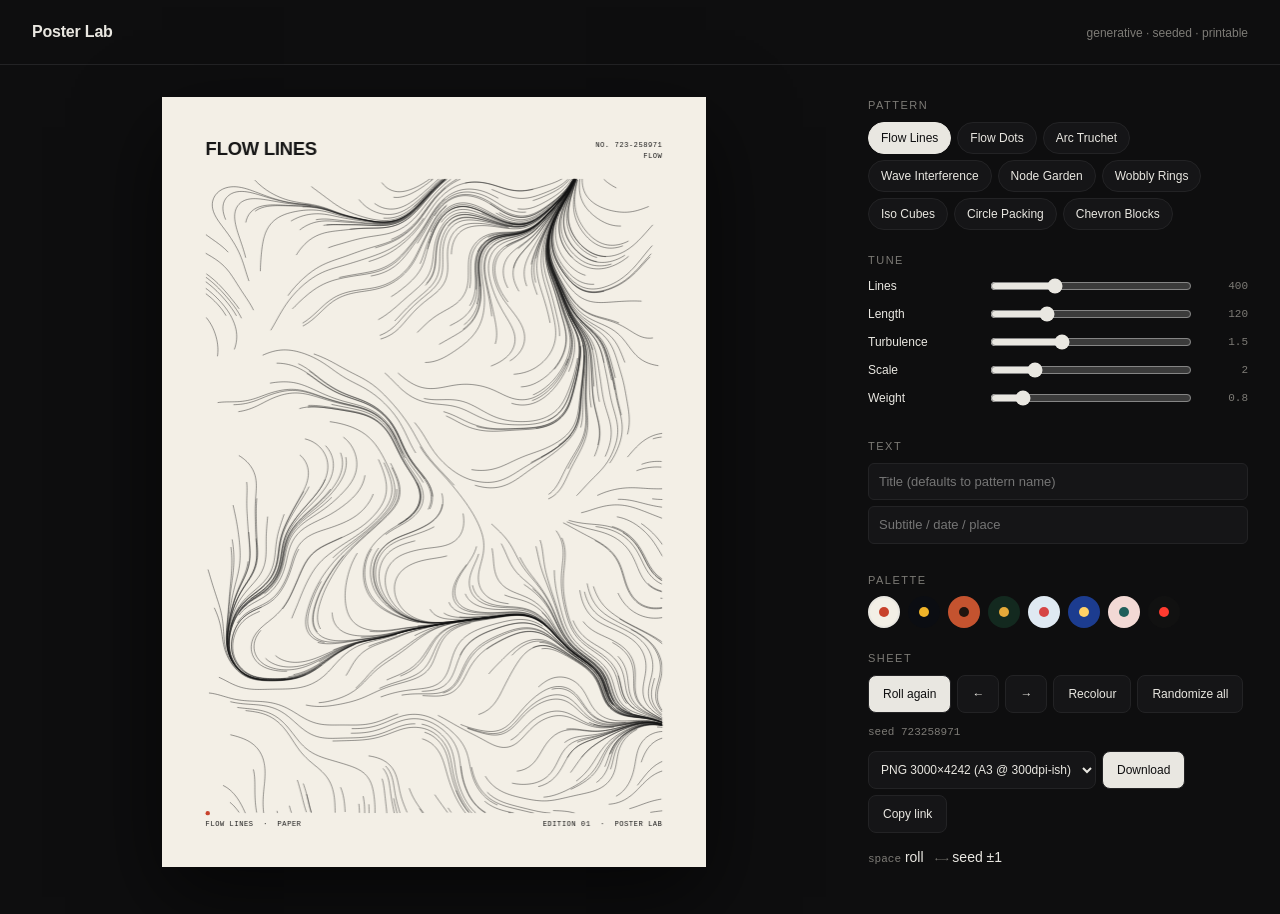
==== index.html @ 0ef58f30 "Poster Lab: generative poster maker (9 seeded patterns, palettes, PNG export) Co-Authored-By: Claude" ====
<!doctype html>
<html lang="en">
<head>
<meta charset="utf-8">
<meta name="viewport" content="width=device-width, initial-scale=1">
<title>Poster Lab — generative poster maker</title>
<style>
  :root { --bg: #0e0e0f; --fg: #e9e7e1; --mute: #7d7b76; --line: #232325; --panel: #151517; }
  * { box-sizing: border-box; }
  body { margin: 0; background: var(--bg); color: var(--fg); font: 14px/1.5 -apple-system, "Helvetica Neue", Inter, Arial, sans-serif; }
  header { display: flex; justify-content: space-between; align-items: baseline; padding: 20px 32px; border-bottom: 1px solid var(--line); }
  header h1 { margin: 0; font-size: 16px; font-weight: 600; letter-spacing: -0.2px; }
  header span { color: var(--mute); font-size: 12px; }
  main { display: grid; grid-template-columns: minmax(0, 1fr) 380px; gap: 32px; padding: 32px; max-width: 1400px; margin: 0 auto; }
  .stage { display: flex; justify-content: center; align-items: flex-start; }
  #sheet { width: min(100%, calc((100vh - 130px) / 1.414)); aspect-ratio: 1 / 1.414; box-shadow: 0 30px 80px rgba(0,0,0,.6); display: block; }
  aside { display: flex; flex-direction: column; gap: 22px; }
  h2 { margin: 0 0 8px; font-size: 11px; letter-spacing: 1.5px; color: var(--mute); font-weight: 500; text-transform: uppercase; }
  #patterns, .row { display: flex; flex-wrap: wrap; gap: 6px; }
  button { background: var(--panel); color: var(--fg); border: 1px solid var(--line); border-radius: 999px; padding: 6px 12px; font: inherit; font-size: 12px; cursor: pointer; }
  button:hover { border-color: var(--mute); }
  button.on { background: var(--fg); color: var(--bg); border-color: var(--fg); }
  #params label { display: grid; grid-template-columns: 110px 1fr 48px; align-items: center; gap: 10px; font-size: 12px; margin: 8px 0; }
  #params output { text-align: right; color: var(--mute); font-family: ui-monospace, Menlo, monospace; font-size: 11px; }
  input[type=range] { width: 100%; accent-color: var(--fg); }
  input[type=text] { width: 100%; background: var(--panel); border: 1px solid var(--line); color: var(--fg); padding: 8px 10px; border-radius: 6px; font: inherit; font-size: 13px; margin-bottom: 6px; }
  #themes { display: flex; gap: 8px; }
  #themes button { width: 32px; height: 32px; padding: 0; border-radius: 50%; display: grid; place-items: center; border: 2px solid transparent; }
  #themes button.on { border-color: var(--fg); }
  #themes i { display: block; width: 10px; height: 10px; border-radius: 50%; }
  .actions button { padding: 9px 14px; border-radius: 8px; }
  .actions .primary { background: var(--fg); color: var(--bg); }
  #seed { color: var(--mute); font-family: ui-monospace, Menlo, monospace; font-size: 11px; }
  select { background: var(--panel); color: var(--fg); border: 1px solid var(--line); border-radius: 8px; padding: 8px; font: inherit; font-size: 12px; }
  kbd { color: var(--mute); font-size: 11px; }
  @media (max-width: 900px) { main { grid-template-columns: 1fr; } #sheet { width: 100%; } }
</style>
</head>
<body>
<header><h1>Poster Lab</h1><span>generative · seeded · printable</span></header>
<main>
  <div class="stage"><canvas id="sheet"></canvas></div>
  <aside>
    <section><h2>Pattern</h2><div id="patterns"></div></section>
    <section><h2>Tune</h2><div id="params"></div></section>
    <section><h2>Text</h2>
      <input id="title" type="text" placeholder="Title (defaults to pattern name)" maxlength="40">
      <input id="sub" type="text" placeholder="Subtitle / date / place" maxlength="60">
    </section>
    <section><h2>Palette</h2><div id="themes"></div></section>
    <section class="actions"><h2>Sheet</h2>
      <div class="row">
        <button id="roll" class="primary">Roll again</button>
        <button id="prev">←</button><button id="next">→</button>
        <button id="recolour">Recolour</button>
        <button id="random">Randomize all</button>
      </div>
      <p id="seed"></p>
      <div class="row">
        <select id="size"><option value="2">PNG 2000×2828</option><option value="3" selected>PNG 3000×4242 (A3 @ 300dpi-ish)</option><option value="5">PNG 5000×7070</option></select>
        <button id="download" class="primary">Download</button>
        <button id="copy">Copy link</button>
      </div>
      <p><kbd>space</kbd> roll &nbsp; <kbd>←</kbd><kbd>→</kbd> seed ±1</p>
    </section>
  </aside>
</main>
<script type="module" src="app.js"></script>
</body>
</html>
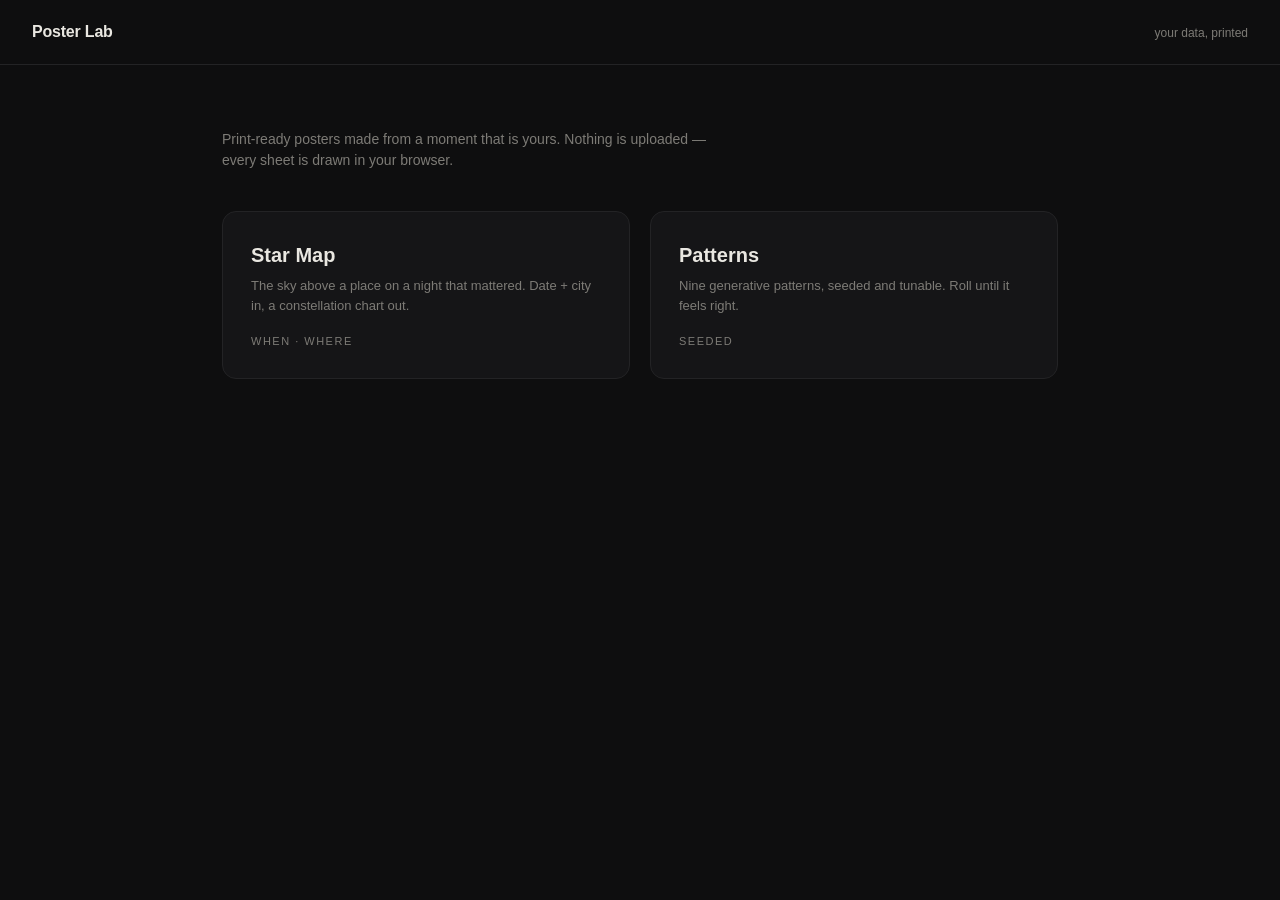
==== commit ab62f94f: "Star Map poster + shared sheet frame; split into /starmap and /patterns pages Co-Authored-By: Claude" ====
--- a/index.html
+++ b/index.html
@@ -3,68 +3,27 @@
 <head>
 <meta charset="utf-8">
 <meta name="viewport" content="width=device-width, initial-scale=1">
-<title>Poster Lab — generative poster maker</title>
+<title>Poster Lab</title>
+<link rel="stylesheet" href="shared.css">
 <style>
-  :root { --bg: #0e0e0f; --fg: #e9e7e1; --mute: #7d7b76; --line: #232325; --panel: #151517; }
-  * { box-sizing: border-box; }
-  body { margin: 0; background: var(--bg); color: var(--fg); font: 14px/1.5 -apple-system, "Helvetica Neue", Inter, Arial, sans-serif; }
-  header { display: flex; justify-content: space-between; align-items: baseline; padding: 20px 32px; border-bottom: 1px solid var(--line); }
-  header h1 { margin: 0; font-size: 16px; font-weight: 600; letter-spacing: -0.2px; }
-  header span { color: var(--mute); font-size: 12px; }
-  main { display: grid; grid-template-columns: minmax(0, 1fr) 380px; gap: 32px; padding: 32px; max-width: 1400px; margin: 0 auto; }
-  .stage { display: flex; justify-content: center; align-items: flex-start; }
-  #sheet { width: min(100%, calc((100vh - 130px) / 1.414)); aspect-ratio: 1 / 1.414; box-shadow: 0 30px 80px rgba(0,0,0,.6); display: block; }
-  aside { display: flex; flex-direction: column; gap: 22px; }
-  h2 { margin: 0 0 8px; font-size: 11px; letter-spacing: 1.5px; color: var(--mute); font-weight: 500; text-transform: uppercase; }
-  #patterns, .row { display: flex; flex-wrap: wrap; gap: 6px; }
-  button { background: var(--panel); color: var(--fg); border: 1px solid var(--line); border-radius: 999px; padding: 6px 12px; font: inherit; font-size: 12px; cursor: pointer; }
-  button:hover { border-color: var(--mute); }
-  button.on { background: var(--fg); color: var(--bg); border-color: var(--fg); }
-  #params label { display: grid; grid-template-columns: 110px 1fr 48px; align-items: center; gap: 10px; font-size: 12px; margin: 8px 0; }
-  #params output { text-align: right; color: var(--mute); font-family: ui-monospace, Menlo, monospace; font-size: 11px; }
-  input[type=range] { width: 100%; accent-color: var(--fg); }
-  input[type=text] { width: 100%; background: var(--panel); border: 1px solid var(--line); color: var(--fg); padding: 8px 10px; border-radius: 6px; font: inherit; font-size: 13px; margin-bottom: 6px; }
-  #themes { display: flex; gap: 8px; }
-  #themes button { width: 32px; height: 32px; padding: 0; border-radius: 50%; display: grid; place-items: center; border: 2px solid transparent; }
-  #themes button.on { border-color: var(--fg); }
-  #themes i { display: block; width: 10px; height: 10px; border-radius: 50%; }
-  .actions button { padding: 9px 14px; border-radius: 8px; }
-  .actions .primary { background: var(--fg); color: var(--bg); }
-  #seed { color: var(--mute); font-family: ui-monospace, Menlo, monospace; font-size: 11px; }
-  select { background: var(--panel); color: var(--fg); border: 1px solid var(--line); border-radius: 8px; padding: 8px; font: inherit; font-size: 12px; }
-  kbd { color: var(--mute); font-size: 11px; }
-  @media (max-width: 900px) { main { grid-template-columns: 1fr; } #sheet { width: 100%; } }
+  main { display: block; max-width: 900px; padding: 64px 32px; }
+  .intro { color: var(--mute); max-width: 520px; margin: 0 0 40px; }
+  .cards { display: grid; grid-template-columns: repeat(auto-fit, minmax(260px, 1fr)); gap: 20px; }
+  a.card { display: block; background: var(--panel); border: 1px solid var(--line); border-radius: 14px; padding: 28px; color: inherit; text-decoration: none; }
+  a.card:hover { border-color: var(--mute); }
+  a.card h3 { margin: 0 0 6px; font-size: 20px; }
+  a.card p { margin: 0; color: var(--mute); font-size: 13px; }
+  a.card small { display: block; margin-top: 18px; font-size: 11px; letter-spacing: 1.5px; color: var(--mute); }
 </style>
 </head>
 <body>
-<header><h1>Poster Lab</h1><span>generative · seeded · printable</span></header>
+<header><h1>Poster Lab</h1><span>your data, printed</span></header>
 <main>
-  <div class="stage"><canvas id="sheet"></canvas></div>
-  <aside>
-    <section><h2>Pattern</h2><div id="patterns"></div></section>
-    <section><h2>Tune</h2><div id="params"></div></section>
-    <section><h2>Text</h2>
-      <input id="title" type="text" placeholder="Title (defaults to pattern name)" maxlength="40">
-      <input id="sub" type="text" placeholder="Subtitle / date / place" maxlength="60">
-    </section>
-    <section><h2>Palette</h2><div id="themes"></div></section>
-    <section class="actions"><h2>Sheet</h2>
-      <div class="row">
-        <button id="roll" class="primary">Roll again</button>
-        <button id="prev">←</button><button id="next">→</button>
-        <button id="recolour">Recolour</button>
-        <button id="random">Randomize all</button>
-      </div>
-      <p id="seed"></p>
-      <div class="row">
-        <select id="size"><option value="2">PNG 2000×2828</option><option value="3" selected>PNG 3000×4242 (A3 @ 300dpi-ish)</option><option value="5">PNG 5000×7070</option></select>
-        <button id="download" class="primary">Download</button>
-        <button id="copy">Copy link</button>
-      </div>
-      <p><kbd>space</kbd> roll &nbsp; <kbd>←</kbd><kbd>→</kbd> seed ±1</p>
-    </section>
-  </aside>
+  <p class="intro">Print-ready posters made from a moment that is yours. Nothing is uploaded — every sheet is drawn in your browser.</p>
+  <div class="cards">
+    <a class="card" href="starmap/"><h3>Star Map</h3><p>The sky above a place on a night that mattered. Date + city in, a constellation chart out.</p><small>WHEN · WHERE</small></a>
+    <a class="card" href="patterns/"><h3>Patterns</h3><p>Nine generative patterns, seeded and tunable. Roll until it feels right.</p><small>SEEDED</small></a>
+  </div>
 </main>
-<script type="module" src="app.js"></script>
 </body>
 </html>
--- a/shared.css
+++ b/shared.css
@@ -0,0 +1,28 @@
+:root { --bg: #0e0e0f; --fg: #e9e7e1; --mute: #7d7b76; --line: #232325; --panel: #151517; }
+* { box-sizing: border-box; }
+body { margin: 0; background: var(--bg); color: var(--fg); font: 14px/1.5 -apple-system, "Helvetica Neue", Inter, Arial, sans-serif; }
+header { display: flex; justify-content: space-between; align-items: baseline; padding: 20px 32px; border-bottom: 1px solid var(--line); }
+header h1 { margin: 0; font-size: 16px; font-weight: 600; letter-spacing: -0.2px; }
+header h1 a { color: var(--mute); text-decoration: none; font-weight: 400; }
+header span { color: var(--mute); font-size: 12px; }
+main { display: grid; grid-template-columns: minmax(0, 1fr) 380px; gap: 32px; padding: 32px; max-width: 1400px; margin: 0 auto; }
+.stage { display: flex; justify-content: center; align-items: flex-start; }
+#sheet { width: min(100%, calc((100vh - 130px) / 1.414)); aspect-ratio: 1 / 1.414; box-shadow: 0 30px 80px rgba(0,0,0,.6); display: block; }
+aside { display: flex; flex-direction: column; gap: 22px; }
+h2 { margin: 0 0 8px; font-size: 11px; letter-spacing: 1.5px; color: var(--mute); font-weight: 500; text-transform: uppercase; }
+.row { display: flex; flex-wrap: wrap; gap: 6px; align-items: center; }
+button { background: var(--panel); color: var(--fg); border: 1px solid var(--line); border-radius: 999px; padding: 6px 12px; font: inherit; font-size: 12px; cursor: pointer; }
+button:hover { border-color: var(--mute); }
+button.on { background: var(--fg); color: var(--bg); border-color: var(--fg); }
+button.primary { background: var(--fg); color: var(--bg); }
+.actions button { padding: 9px 14px; border-radius: 8px; }
+input[type=text], input[type=date], input[type=time], input[type=number] { background: var(--panel); border: 1px solid var(--line); color: var(--fg); padding: 8px 10px; border-radius: 6px; font: inherit; font-size: 13px; color-scheme: dark; }
+input[type=text] { width: 100%; margin-bottom: 6px; }
+input[type=range] { width: 100%; accent-color: var(--fg); }
+#themes { display: flex; gap: 8px; }
+#themes button { width: 32px; height: 32px; padding: 0; border-radius: 50%; display: grid; place-items: center; border: 2px solid transparent; }
+#themes button.on { border-color: var(--fg); }
+#themes i { display: block; width: 10px; height: 10px; border-radius: 50%; }
+select { background: var(--panel); color: var(--fg); border: 1px solid var(--line); border-radius: 8px; padding: 8px; font: inherit; font-size: 12px; }
+kbd, .hint { color: var(--mute); font-size: 11px; }
+@media (max-width: 900px) { main { grid-template-columns: 1fr; } #sheet { width: 100%; } }
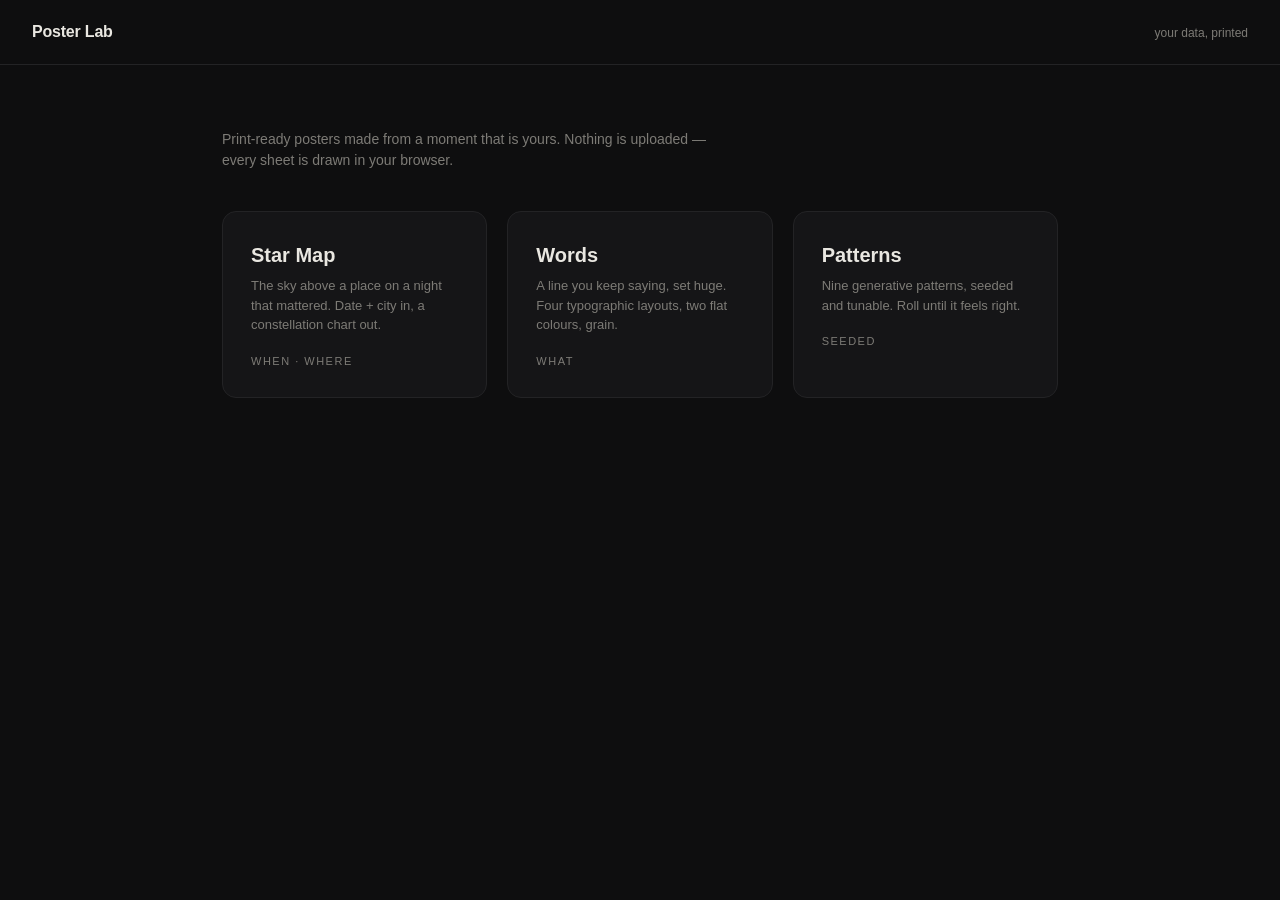
==== commit 437324e9: "Words: typographic poster page (bleed / repeat / vertical / shape), flat two-colour palettes, grain " ====
--- a/index.html
+++ b/index.html
@@ -22,6 +22,7 @@
   <p class="intro">Print-ready posters made from a moment that is yours. Nothing is uploaded — every sheet is drawn in your browser.</p>
   <div class="cards">
     <a class="card" href="starmap/"><h3>Star Map</h3><p>The sky above a place on a night that mattered. Date + city in, a constellation chart out.</p><small>WHEN · WHERE</small></a>
+    <a class="card" href="words/"><h3>Words</h3><p>A line you keep saying, set huge. Four typographic layouts, two flat colours, grain.</p><small>WHAT</small></a>
     <a class="card" href="patterns/"><h3>Patterns</h3><p>Nine generative patterns, seeded and tunable. Roll until it feels right.</p><small>SEEDED</small></a>
   </div>
 </main>
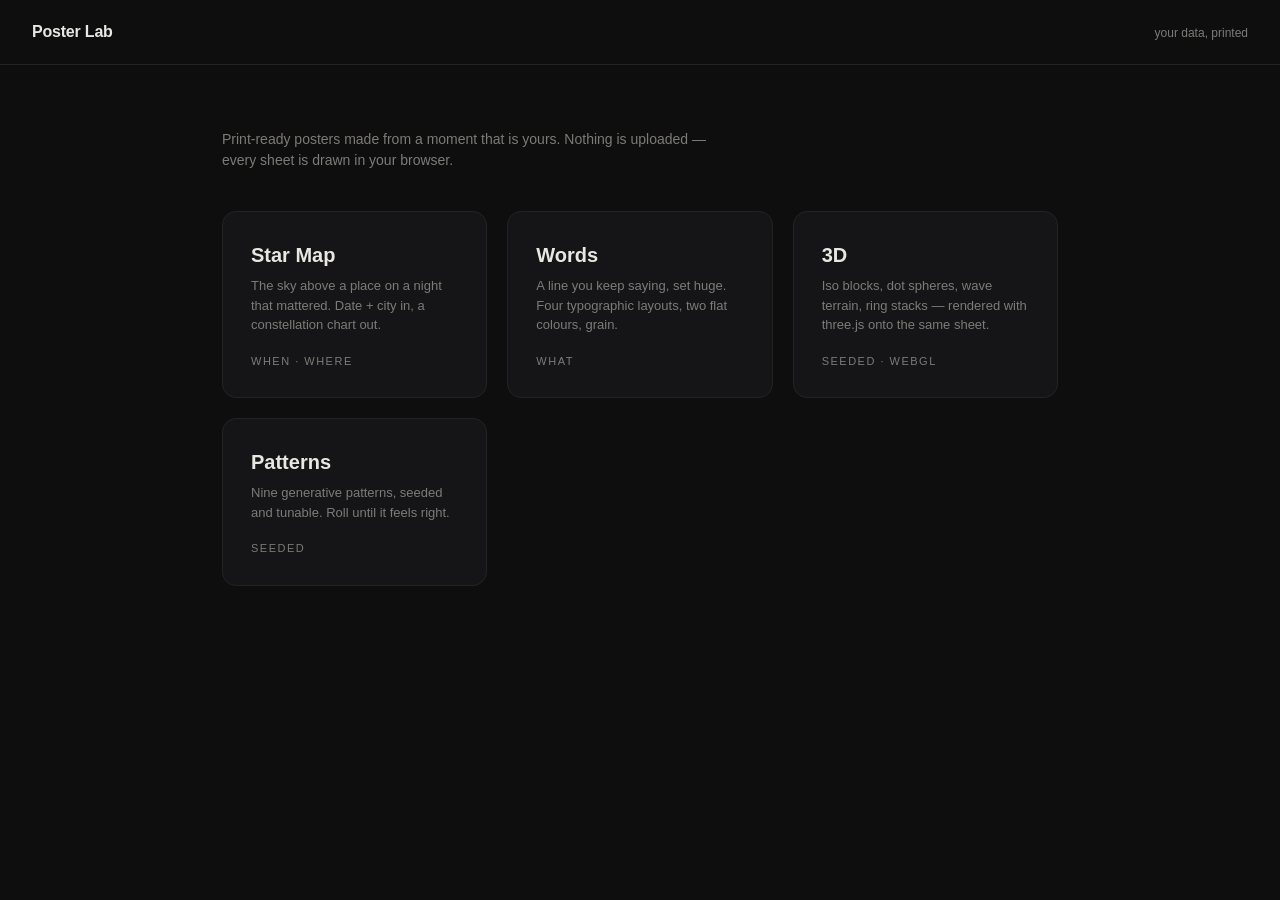
==== commit 98d17919: "3D: three.js page (iso blocks, dot sphere, wave terrain, ring stack) + glass type layout in Words Co" ====
--- a/index.html
+++ b/index.html
@@ -23,6 +23,7 @@
   <div class="cards">
     <a class="card" href="starmap/"><h3>Star Map</h3><p>The sky above a place on a night that mattered. Date + city in, a constellation chart out.</p><small>WHEN · WHERE</small></a>
     <a class="card" href="words/"><h3>Words</h3><p>A line you keep saying, set huge. Four typographic layouts, two flat colours, grain.</p><small>WHAT</small></a>
+    <a class="card" href="3d/"><h3>3D</h3><p>Iso blocks, dot spheres, wave terrain, ring stacks — rendered with three.js onto the same sheet.</p><small>SEEDED · WEBGL</small></a>
     <a class="card" href="patterns/"><h3>Patterns</h3><p>Nine generative patterns, seeded and tunable. Roll until it feels right.</p><small>SEEDED</small></a>
   </div>
 </main>
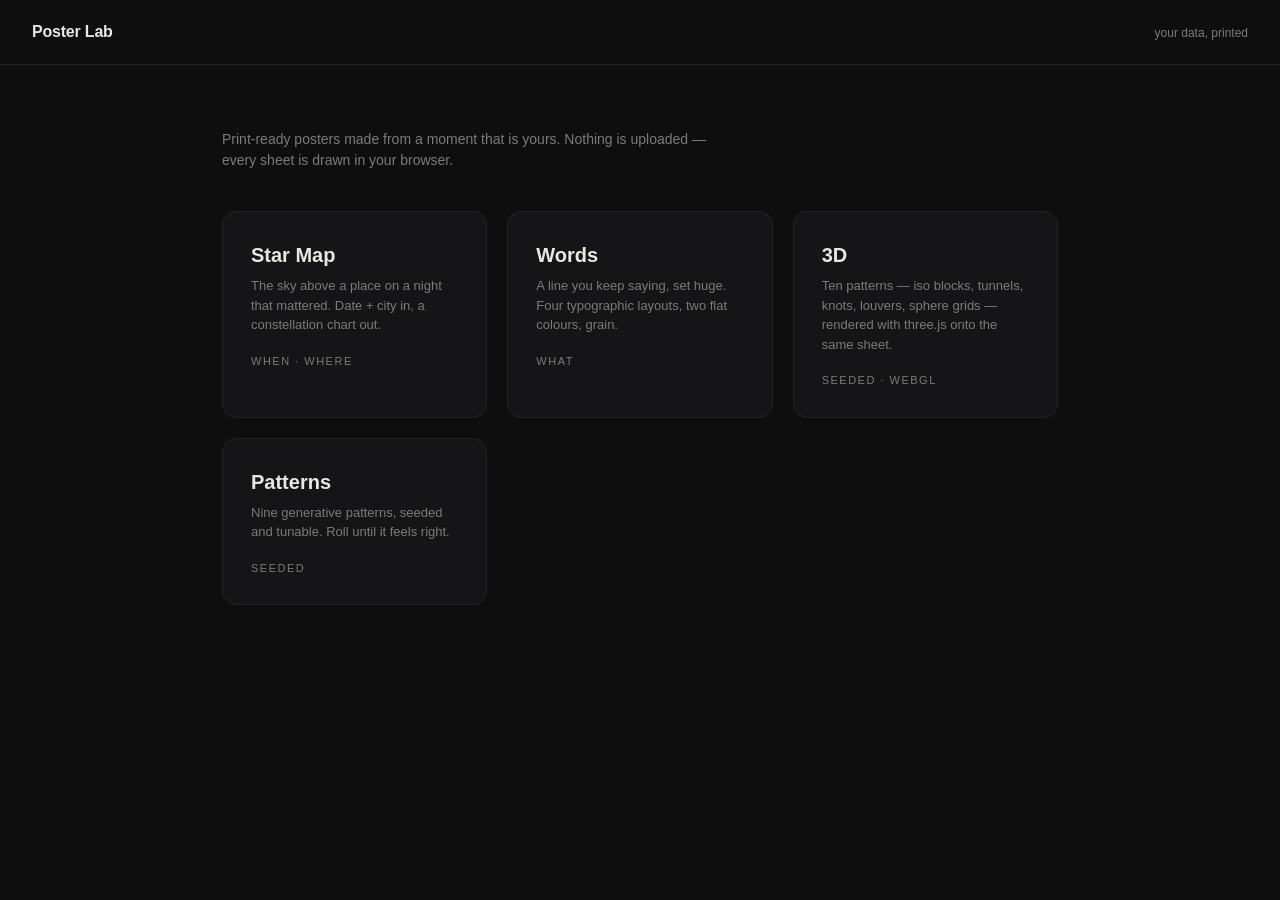
==== commit 0998365d: "3D: six more patterns (cube cloud, pillars, tunnel, torus knot, louvers, sphere grid) Co-Authored-By" ====
--- a/index.html
+++ b/index.html
@@ -23,7 +23,7 @@
   <div class="cards">
     <a class="card" href="starmap/"><h3>Star Map</h3><p>The sky above a place on a night that mattered. Date + city in, a constellation chart out.</p><small>WHEN · WHERE</small></a>
     <a class="card" href="words/"><h3>Words</h3><p>A line you keep saying, set huge. Four typographic layouts, two flat colours, grain.</p><small>WHAT</small></a>
-    <a class="card" href="3d/"><h3>3D</h3><p>Iso blocks, dot spheres, wave terrain, ring stacks — rendered with three.js onto the same sheet.</p><small>SEEDED · WEBGL</small></a>
+    <a class="card" href="3d/"><h3>3D</h3><p>Ten patterns — iso blocks, tunnels, knots, louvers, sphere grids — rendered with three.js onto the same sheet.</p><small>SEEDED · WEBGL</small></a>
     <a class="card" href="patterns/"><h3>Patterns</h3><p>Nine generative patterns, seeded and tunable. Roll until it feels right.</p><small>SEEDED</small></a>
   </div>
 </main>
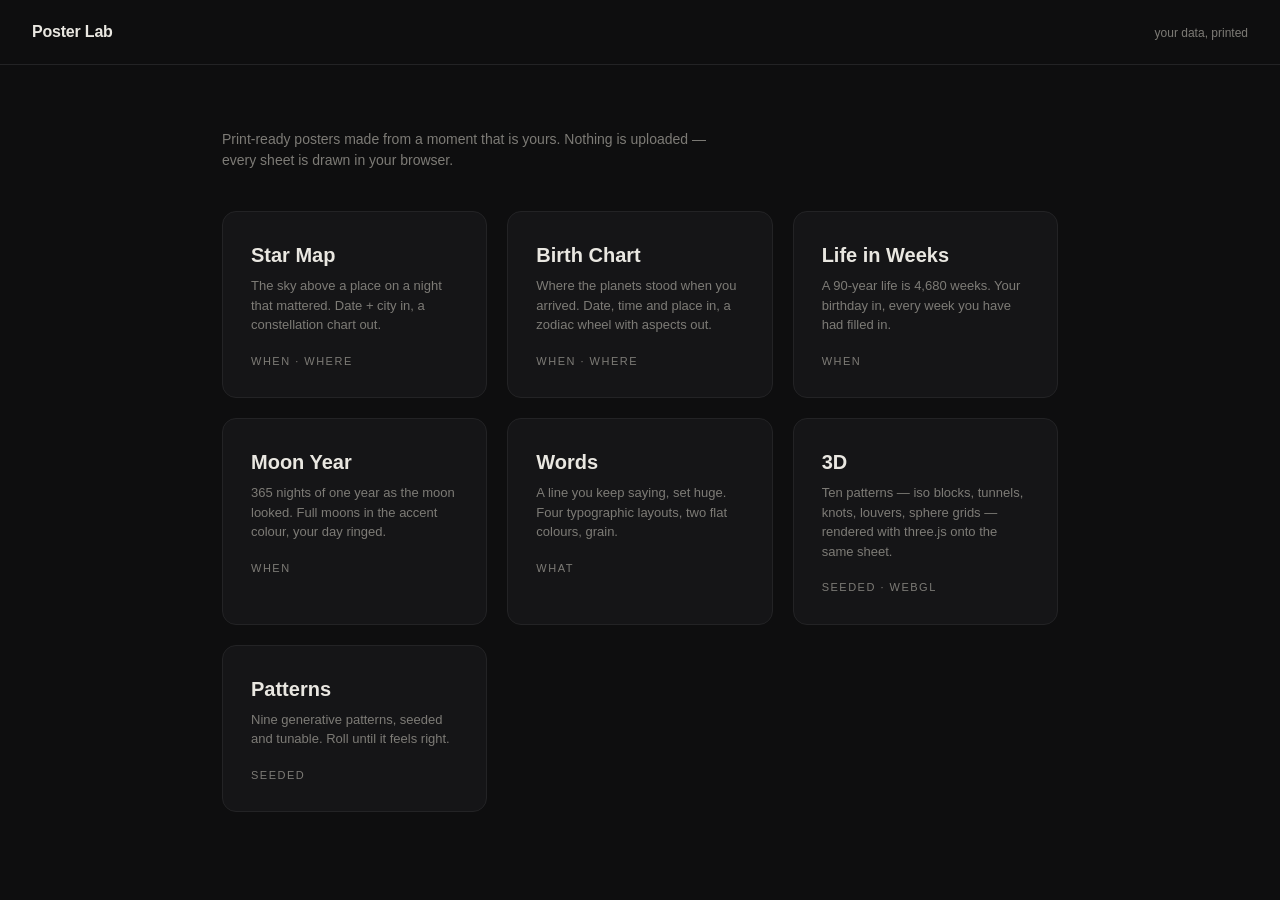
==== commit 67394412: "Life in Weeks, Name Cipher, Moon Year, Birth Chart pages Co-Authored-By: Claude Fable 5.1 <noreply@a" ====
--- a/index.html
+++ b/index.html
@@ -22,6 +22,9 @@
   <p class="intro">Print-ready posters made from a moment that is yours. Nothing is uploaded — every sheet is drawn in your browser.</p>
   <div class="cards">
     <a class="card" href="starmap/"><h3>Star Map</h3><p>The sky above a place on a night that mattered. Date + city in, a constellation chart out.</p><small>WHEN · WHERE</small></a>
+    <a class="card" href="chart/"><h3>Birth Chart</h3><p>Where the planets stood when you arrived. Date, time and place in, a zodiac wheel with aspects out.</p><small>WHEN · WHERE</small></a>
+    <a class="card" href="weeks/"><h3>Life in Weeks</h3><p>A 90-year life is 4,680 weeks. Your birthday in, every week you have had filled in.</p><small>WHEN</small></a>
+    <a class="card" href="moon/"><h3>Moon Year</h3><p>365 nights of one year as the moon looked. Full moons in the accent colour, your day ringed.</p><small>WHEN</small></a>
     <a class="card" href="words/"><h3>Words</h3><p>A line you keep saying, set huge. Four typographic layouts, two flat colours, grain.</p><small>WHAT</small></a>
     <a class="card" href="3d/"><h3>3D</h3><p>Ten patterns — iso blocks, tunnels, knots, louvers, sphere grids — rendered with three.js onto the same sheet.</p><small>SEEDED · WEBGL</small></a>
     <a class="card" href="patterns/"><h3>Patterns</h3><p>Nine generative patterns, seeded and tunable. Roll until it feels right.</p><small>SEEDED</small></a>
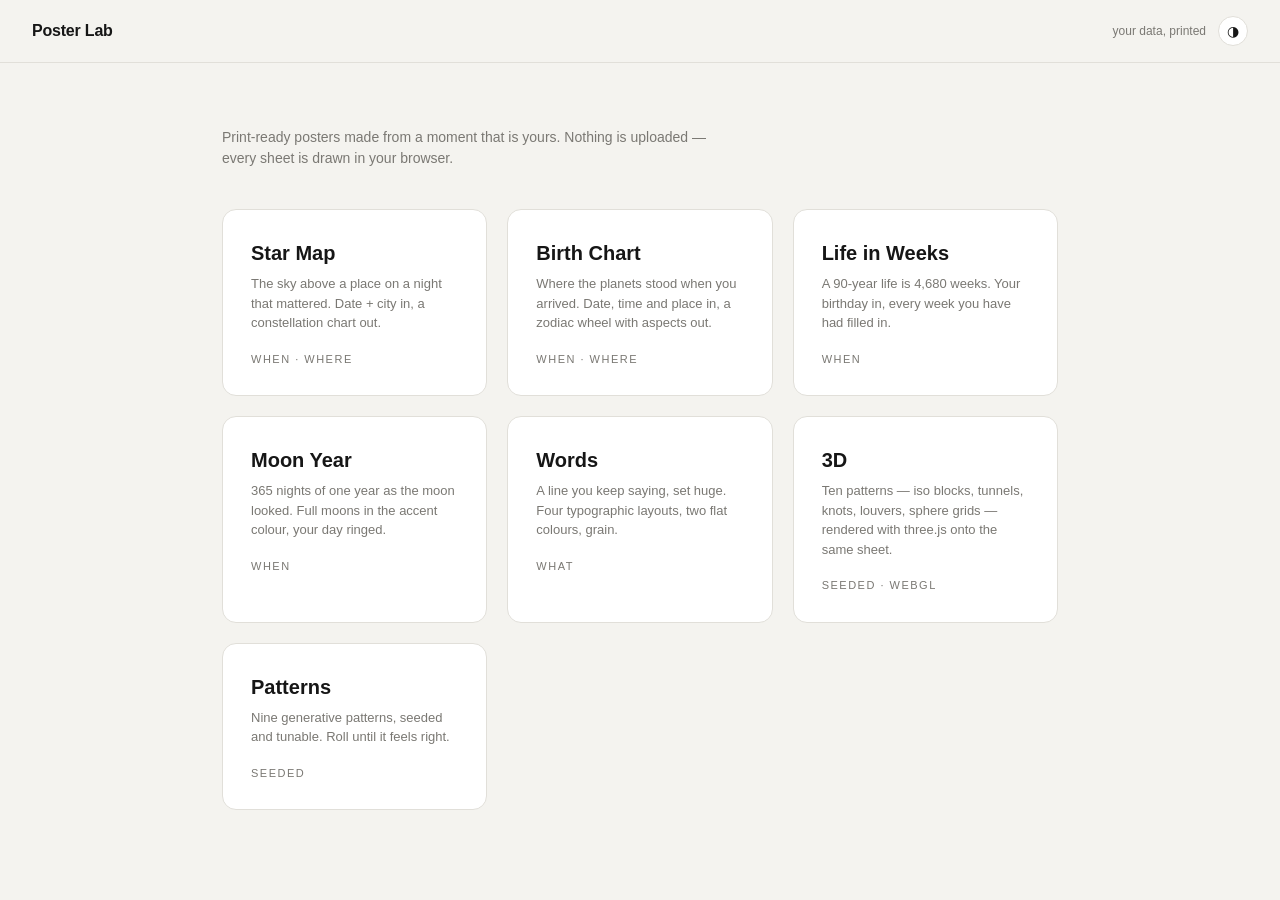
==== commit 02afb59a: "UI: light/dark toggle, sticky preview on phones, fix palette swatch shrink Co-Authored-By: Claude Fa" ====
--- a/index.html
+++ b/index.html
@@ -30,5 +30,6 @@
     <a class="card" href="patterns/"><h3>Patterns</h3><p>Nine generative patterns, seeded and tunable. Roll until it feels right.</p><small>SEEDED</small></a>
   </div>
 </main>
+<script type="module">import "./shared.js";</script>
 </body>
 </html>
--- a/shared.css
+++ b/shared.css
@@ -1,14 +1,16 @@
-:root { --bg: #0e0e0f; --fg: #e9e7e1; --mute: #7d7b76; --line: #232325; --panel: #151517; }
+:root { --bg: #0e0e0f; --fg: #e9e7e1; --mute: #7d7b76; --line: #232325; --panel: #151517; color-scheme: dark; }
+:root[data-mode="light"] { --bg: #f4f3ef; --fg: #161616; --mute: #7a7873; --line: #e1dfd9; --panel: #ffffff; color-scheme: light; }
 * { box-sizing: border-box; }
 body { margin: 0; background: var(--bg); color: var(--fg); font: 14px/1.5 -apple-system, "Helvetica Neue", Inter, Arial, sans-serif; }
-header { display: flex; justify-content: space-between; align-items: baseline; padding: 20px 32px; border-bottom: 1px solid var(--line); }
+header { display: flex; justify-content: space-between; align-items: center; gap: 12px; padding: 16px 32px; border-bottom: 1px solid var(--line); }
 header h1 { margin: 0; font-size: 16px; font-weight: 600; letter-spacing: -0.2px; }
 header h1 a { color: var(--mute); text-decoration: none; font-weight: 400; }
-header span { color: var(--mute); font-size: 12px; }
+header span { color: var(--mute); font-size: 12px; margin-left: auto; }
+#mode { width: 30px; height: 30px; padding: 0; border-radius: 50%; font-size: 14px; line-height: 1; flex-shrink: 0; }
 main { display: grid; grid-template-columns: minmax(0, 1fr) 380px; gap: 32px; padding: 32px; max-width: 1400px; margin: 0 auto; }
 .stage { display: flex; justify-content: center; align-items: flex-start; }
-#sheet { width: min(100%, calc((100vh - 130px) / 1.414)); aspect-ratio: 1 / 1.414; box-shadow: 0 30px 80px rgba(0,0,0,.6); display: block; }
-aside { display: flex; flex-direction: column; gap: 22px; }
+#sheet { width: min(100%, calc((100vh - 130px) / 1.414)); aspect-ratio: 1 / 1.414; box-shadow: 0 30px 80px rgba(0,0,0,.45); display: block; }
+aside { display: flex; flex-direction: column; gap: 22px; min-width: 0; }
 h2 { margin: 0 0 8px; font-size: 11px; letter-spacing: 1.5px; color: var(--mute); font-weight: 500; text-transform: uppercase; }
 .row { display: flex; flex-wrap: wrap; gap: 6px; align-items: center; }
 button { background: var(--panel); color: var(--fg); border: 1px solid var(--line); border-radius: 999px; padding: 6px 12px; font: inherit; font-size: 12px; cursor: pointer; }
@@ -16,13 +18,20 @@
 button.on { background: var(--fg); color: var(--bg); border-color: var(--fg); }
 button.primary { background: var(--fg); color: var(--bg); }
 .actions button { padding: 9px 14px; border-radius: 8px; }
-input[type=text], input[type=date], input[type=time], input[type=number] { background: var(--panel); border: 1px solid var(--line); color: var(--fg); padding: 8px 10px; border-radius: 6px; font: inherit; font-size: 13px; color-scheme: dark; }
+input[type=text], input[type=date], input[type=time], input[type=number], textarea { background: var(--panel); border: 1px solid var(--line); color: var(--fg); padding: 8px 10px; border-radius: 6px; font: inherit; font-size: 13px; }
 input[type=text] { width: 100%; margin-bottom: 6px; }
 input[type=range] { width: 100%; accent-color: var(--fg); }
-#themes { display: flex; gap: 8px; }
-#themes button { width: 32px; height: 32px; padding: 0; border-radius: 50%; display: grid; place-items: center; border: 2px solid transparent; }
+#themes { display: flex; flex-wrap: wrap; gap: 8px; }
+#themes button { flex: 0 0 32px; width: 32px; height: 32px; padding: 0; border-radius: 50%; display: grid; place-items: center; border: 2px solid transparent; }
 #themes button.on { border-color: var(--fg); }
 #themes i { display: block; width: 10px; height: 10px; border-radius: 50%; }
 select { background: var(--panel); color: var(--fg); border: 1px solid var(--line); border-radius: 8px; padding: 8px; font: inherit; font-size: 12px; }
 kbd, .hint { color: var(--mute); font-size: 11px; }
-@media (max-width: 900px) { main { grid-template-columns: 1fr; } #sheet { width: 100%; } }
+@media (max-width: 900px) {
+  header { padding: 12px 16px; }
+  header span { display: none; }
+  main { grid-template-columns: 1fr; gap: 16px; padding: 0 16px 32px; }
+  /* the sheet stays pinned while the controls scroll underneath it */
+  .stage { position: sticky; top: 0; z-index: 2; background: var(--bg); padding: 12px 0; border-bottom: 1px solid var(--line); }
+  #sheet { width: auto; height: 46vh; box-shadow: 0 12px 30px rgba(0,0,0,.35); }
+}
